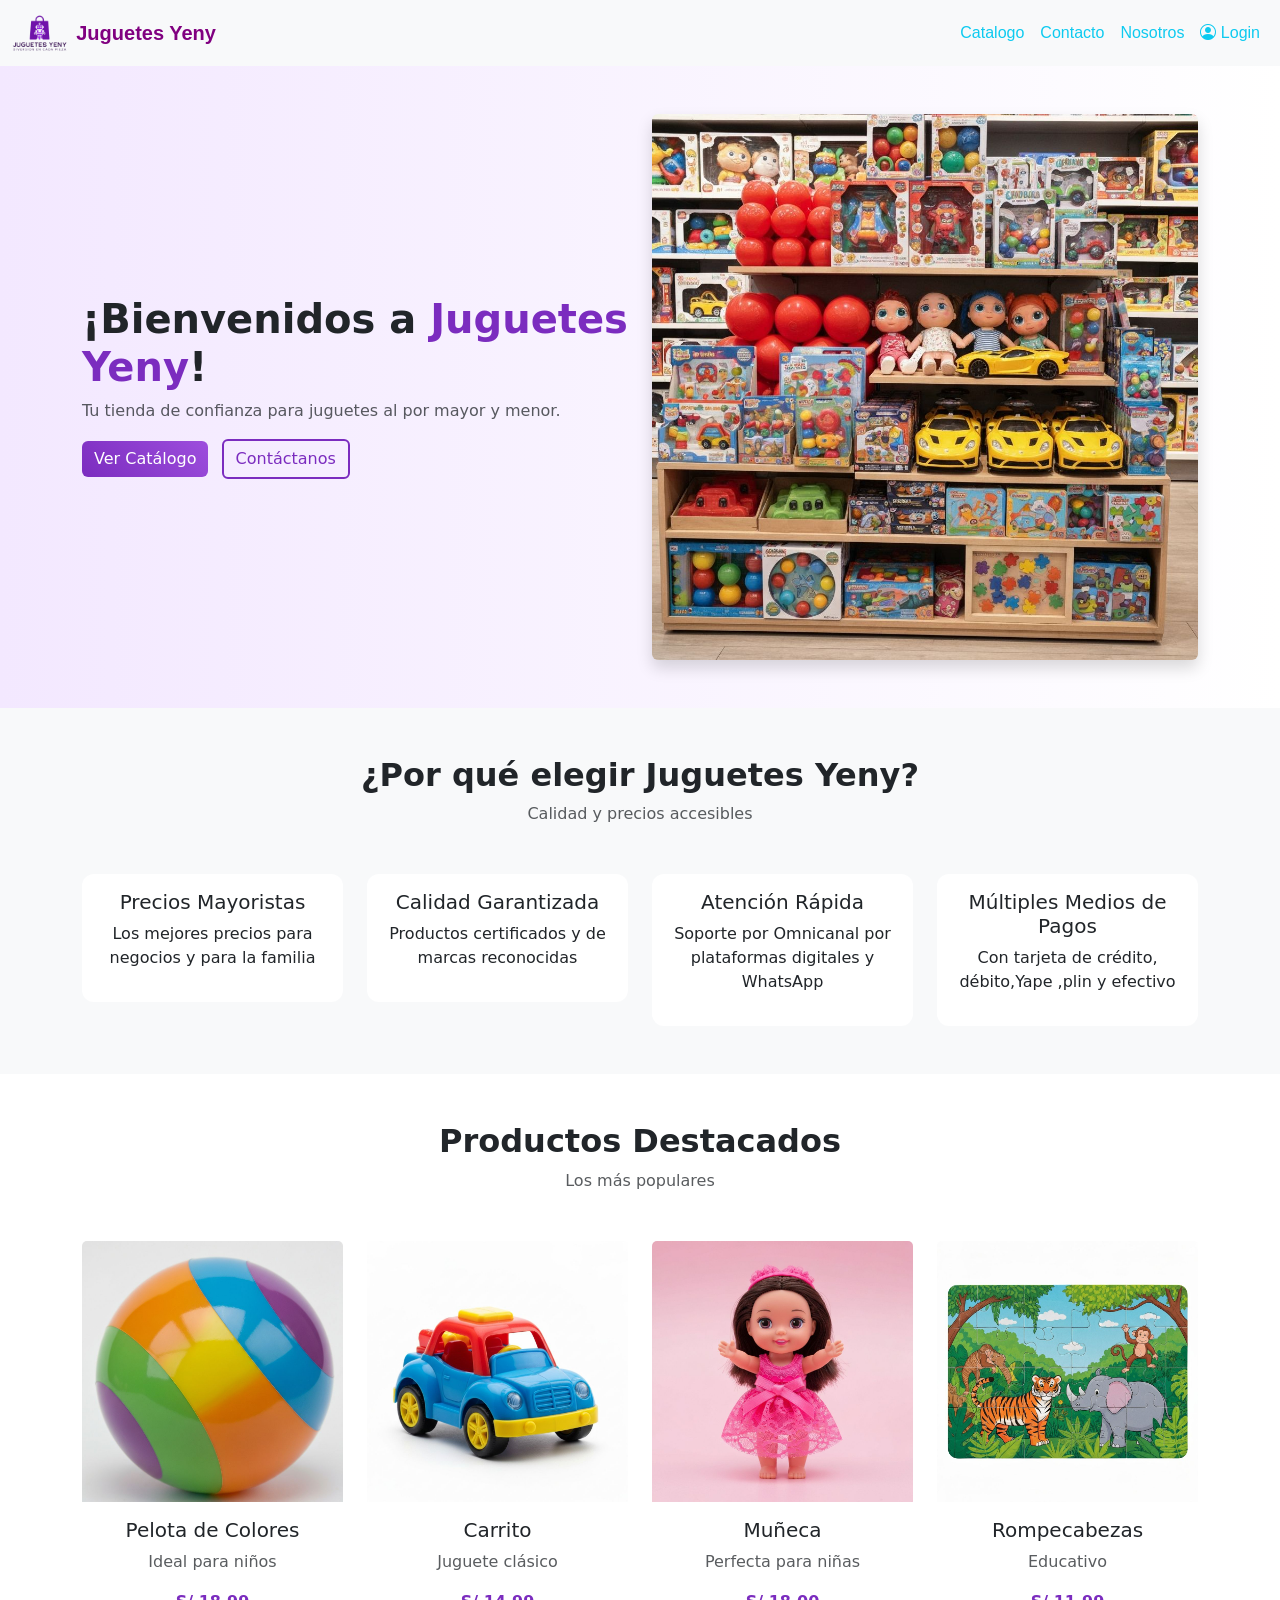
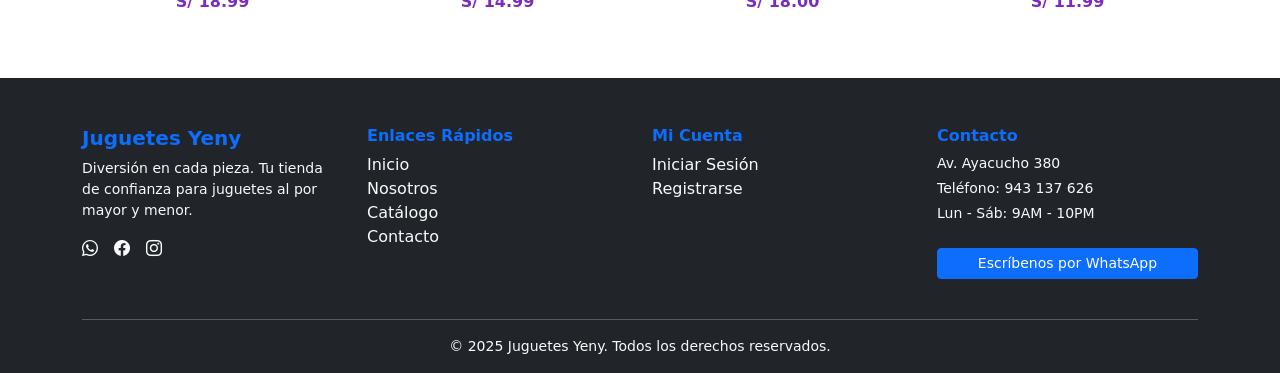
==== index.html @ 0827dd41 "actualizacion de pagina inicio contacto y nosotros" ====
<!DOCTYPE html>
<html lang="en">
    <head>
        <meta charset="UTF-8">
        <meta name="viewport" content="width=device-width, initial-scale=1.0">
        <title>Jugueteria Yeny</title>
        <link href="https://cdn.jsdelivr.net/npm/bootstrap@5.3.0/dist/css/bootstrap.min.css" rel="stylesheet">
        <link rel="stylesheet" href="css/styles.css">
        <link rel="icon" href="imagenes/logo-yeny.png" type="image/png">
        <link rel="stylesheet" href="https://cdn.jsdelivr.net/npm/bootstrap-icons@1.11.3/font/bootstrap-icons.min.css">
        <script src="https://cdn.jsdelivr.net/npm/bootstrap@5.3.3/dist/js/bootstrap.bundle.min.js"></script>
    </head>
    <body>
        <header>
            <nav class="navbar navbar-expand-lg navbar-dark bg-light">
                <div class="container-fluid">
                    <a class="navbar-brand logo" href="index.html">
                        <img src="imagenes/logo-yeny.png" alt="Logo Juguetes Yeny">
                        <span class="logo-text">Juguetes Yeny</span>
                    </a>
                        <button class="navbar-toggler" type="button" data-bs-toggle="collapse" data-bs-target="#navbarSupportedContent" aria-controls="navbarSupportedContent" aria-expanded="false" aria-label="Toggle navigation">
                        <span class="navbar-toggler-icon"></span>
                        </button>
                    <div class="collapse navbar-collapse" id="navbarSupportedContent">
                        <ul class="navbar-nav ms-auto mb-2 mb-lg-0">
                            <li class="nav-item">
                                <a class="nav-link active text-info" href="html/catalogo.html">Catalogo</a>
                            </li>
                            <li class="nav-item">
                                <a class="nav-link text-info" href="html/contacto.html">Contacto</a>
                            </li>
                            <li class="nav-item">
                                <a class="nav-link text-info" href="html/nosotros.html">Nosotros</a>
                            </li>
                            <li class="nav-item">
                                <a class="nav-link text-info" href="html/login.html">
                                    <i class="bi bi-person-circle"></i>
                                    Login
                                </a>
                            </li>
                        </ul>
                    </div>
                </div>
            </nav>
        </header>
        <main>
        <section class="py-5 hero-section">
          <div class="container">
            <div class="row align-items-center">
            
              <div class="col-md-6">
                <h1 class="fw-bold">
                  ¡Bienvenidos a <span class="text-purple">Juguetes Yeny</span>!
                </h1>
                <p class="text-muted">
                  Tu tienda de confianza para juguetes al por mayor y menor.
                </p>
              
                <a href="html/catalogo.html" class="btn btn-purple me-2">Ver Catálogo</a>
                <a href="html/contacto.html" class="btn btn-outline-purple">Contáctanos</a>
              </div>
              <div class="col-md-6 text-center">
                <img src="imagenes/hero-juguetes.jpg" class="img-fluid rounded shadow">
              </div>
            </div>
          </div>
        </section>
        <section class="py-5 bg-light text-center">
          <div class="container">
            <h2 class="fw-bold">¿Por qué elegir Juguetes Yeny?</h2>
            <p class="text-muted mb-5">Calidad y precios accesibles</p>
          
            <div class="row g-4">
            
             <div class="col-md-3">
               <div class="card card-hover p-3">
                 <h5>Precios Mayoristas</h5>
                 <p>Los mejores precios para negocios y para la familia</p>
               </div>
             </div>
           
             <div class="col-md-3">
               <div class="card card-hover p-3">
                 <h5>Calidad Garantizada</h5>
                 <p>Productos certificados y de marcas reconocidas</p>
               </div>
             </div>
           
             <div class="col-md-3">
               <div class="card card-hover p-3">
                 <h5>Atención Rápida</h5>
                 <p>Soporte por Omnicanal por plataformas digitales y WhatsApp</p>
               </div>
             </div>
           
              <div class="col-md-3">
               <div class="card card-hover p-3">
                  <h5>Múltiples Medios de Pagos</h5>
                  <p>Con tarjeta de crédito, débito,Yape ,plin y efectivo</p>
                </div>
             </div>
           
            </div>
          </div>
        </section>
        <section class="py-5">
          <div class="container text-center">
            <h2 class="fw-bold">Productos Destacados</h2>
            <p class="text-muted mb-5">Los más populares</p>
          
            <div class="row g-4">
            
             <div class="col-md-3">
               <div class="card card-hover h-100">
                 <img src="imagenes/productos/pelota-colorida.jpg" class="card-img-top">
                 <div class="card-body">
                   <h5>Pelota de Colores</h5>
                   <p class="text-muted">Ideal para niños</p>
                   <span class="text-purple fw-bold">S/ 18.99</span>
                 </div>
               </div>
             </div>
           
             <div class="col-md-3">
               <div class="card card-hover h-100">
                 <img src="imagenes/productos/carrito-friccion.jpg" class="card-img-top">
                 <div class="card-body">
                   <h5>Carrito</h5>
                   <p class="text-muted">Juguete clásico</p>
                   <span class="text-purple fw-bold">S/ 14.99</span>
                 </div>
               </div>
             </div>
           
             <div class="col-md-3">
               <div class="card card-hover h-100">
                 <img src="imagenes/productos/muneca-pequena.jpg" class="card-img-top">
                 <div class="card-body">
                   <h5>Muñeca</h5>
                   <p class="text-muted">Perfecta para niñas</p>
                   <span class="text-purple fw-bold">S/ 18.00</span>
                 </div>
               </div>
             </div>
           
             <div class="col-md-3">
               <div class="card card-hover h-100">
                 <img src="imagenes/productos/rompecabezas.jpg" class="card-img-top">
                  <div class="card-body">
                   <h5>Rompecabezas</h5>
                    <p class="text-muted">Educativo</p>
                    <span class="text-purple fw-bold">S/ 11.99</span>
                  </div>
                </div>
              </div>

            </div>
          </div>
        </section>        
        </main>
        <footer class="bg-dark text-light pt-5 pb-3">

  <div class="container">
    <div class="row">

      
      <div class="col-md-3 mb-4">
        <h5 class="fw-bold text-primary">Juguetes Yeny</h5>
        <p class="small">
          Diversión en cada pieza. Tu tienda de confianza para juguetes al por mayor y menor.
        </p>

        <div class="d-flex gap-3">
          <a href="https://wa.link/r8do8g" target="_blank" class="text-light">
            <i class="bi bi-whatsapp"></i>
          </a>
          <a href="#" class="text-light">
            <i class="bi bi-facebook"></i>
          </a>
          <a href="#" class="text-light">
            <i class="bi bi-instagram"></i>
          </a>
        </div>
      </div>

      <!-- Columna 2 -->
      <div class="col-md-3 mb-4">
        <h6 class="fw-bold text-primary">Enlaces Rápidos</h6>
        <ul class="list-unstyled">
          <li><a href="index.html" class="text-light text-decoration-none">Inicio</a></li>
          <li><a href="html/nosotros.html" class="text-light text-decoration-none">Nosotros</a></li>
          <li><a href="html/catalogo.html" class="text-light text-decoration-none">Catálogo</a></li>
          <li><a href="html/contacto.html" class="text-light text-decoration-none">Contacto</a></li>
        </ul>
      </div>

      <!-- Columna 3 -->
      <div class="col-md-3 mb-4">
        <h6 class="fw-bold text-primary">Mi Cuenta</h6>
        <ul class="list-unstyled">
          <li><a href="html/" class="text-light text-decoration-none">Iniciar Sesión</a></li>
          <li><a href="#" class="text-light text-decoration-none">Registrarse</a></li>
        </ul>
      </div>

      <!-- Columna 4 -->
      <div class="col-md-3 mb-4">
        <h6 class="fw-bold text-primary">Contacto</h6>
        <p class="small mb-1">Av. Ayacucho 380</p>
        <p class="small mb-1">Teléfono: 943 137 626</p>
        <p class="small">Lun - Sáb: 9AM - 10PM</p>

        <a href="https://wa.link/r8do8g" target="_blank" class="btn btn-primary btn-sm mt-2 w-100">
          Escríbenos por WhatsApp
        </a>
      </div>

    </div>

    
    <hr class="border-light">

    <div class="text-center small">
      © 2025 Juguetes Yeny. Todos los derechos reservados.
    </div>

  </div>
        </footer>
    </body>
</html>
---- css/styles.css ----
.logo {
  display: flex;
  align-items: center;
  gap: 0.5rem;
}
.logo-text {
  font-size: 1.25rem;
  font-weight: 700;
  font-family: Arial, sans-serif;
  color: purple;
}
.logo img {
  height: 2.5rem;
  width: auto;
}
.nav-item {
font-family: Arial, sans-serif;
  color: purple;
}
.navbar-toggler {
    border-color: #6A0DAD ;
    background-color: #6A0DAD;
}
.text-purple {
  color: #7b2cbf;
}

.btn-purple {
  background: linear-gradient(45deg, #7b2cbf, #9d4edd);
  color: white;
  border: none;
}

.btn-purple:hover {
  opacity: 0.9;
}

.btn-outline-purple {
  border: 2px solid #7b2cbf;
  color: #7b2cbf;
}

.btn-outline-purple:hover {
  background: #7b2cbf;
  color: white;
}


.hero-section {
  background: linear-gradient(to right, #f3e8ff, #ffffff);
}


.card-hover {
  transition: all 0.3s ease;
  border: none;
  border-radius: 12px;
}

.card-hover:hover {
  transform: translateY(-10px);
  box-shadow: 0 10px 25px rgba(123, 44, 191, 0.3);
}
.hero-nosotros {
  background: linear-gradient(to right, #b271eb, purple);
}
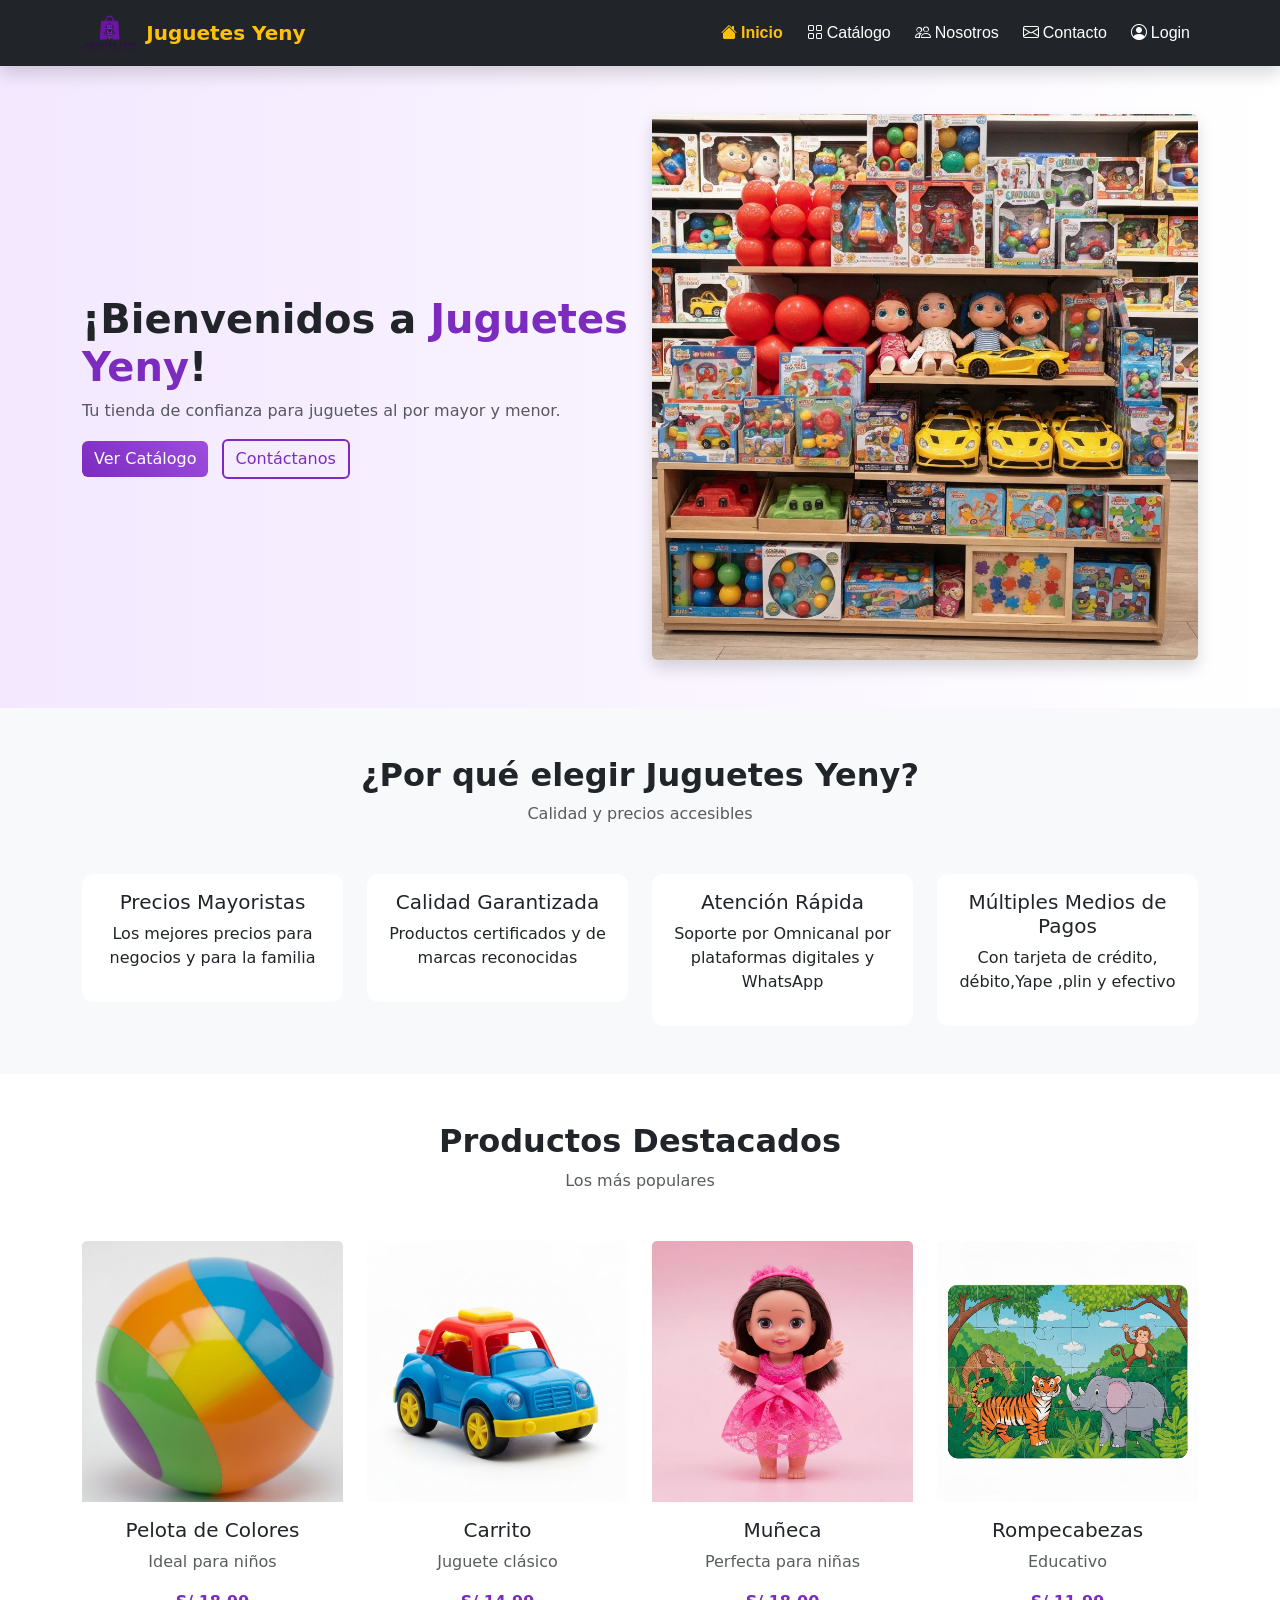
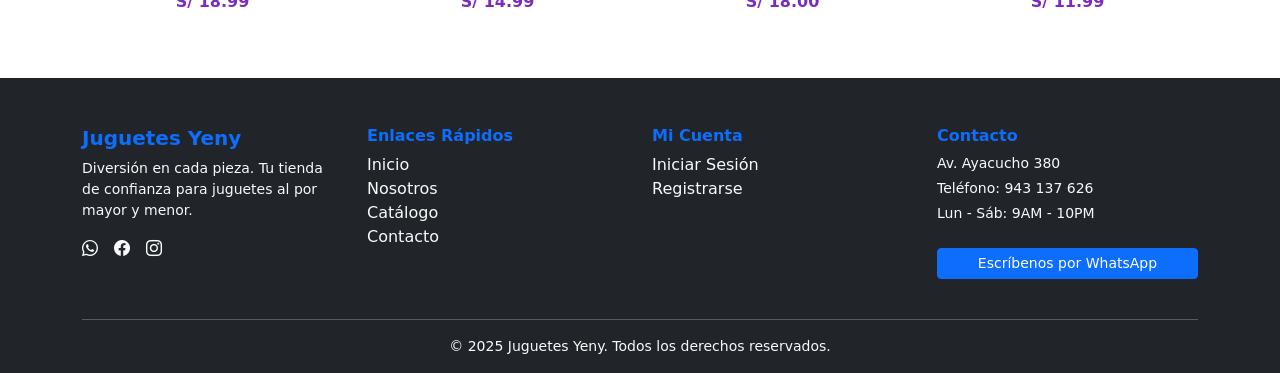
==== commit 3f119a7d: "Se modifica el header de la pagina por un diseño más profesional ademas de iniciar el desarrollo del" ====
--- a/index.html
+++ b/index.html
@@ -12,36 +12,55 @@
     </head>
     <body>
         <header>
-            <nav class="navbar navbar-expand-lg navbar-dark bg-light">
-                <div class="container-fluid">
-                    <a class="navbar-brand logo" href="index.html">
-                        <img src="imagenes/logo-yeny.png" alt="Logo Juguetes Yeny">
-                        <span class="logo-text">Juguetes Yeny</span>
-                    </a>
-                        <button class="navbar-toggler" type="button" data-bs-toggle="collapse" data-bs-target="#navbarSupportedContent" aria-controls="navbarSupportedContent" aria-expanded="false" aria-label="Toggle navigation">
-                        <span class="navbar-toggler-icon"></span>
-                        </button>
-                    <div class="collapse navbar-collapse" id="navbarSupportedContent">
-                        <ul class="navbar-nav ms-auto mb-2 mb-lg-0">
-                            <li class="nav-item">
-                                <a class="nav-link active text-info" href="html/catalogo.html">Catalogo</a>
-                            </li>
-                            <li class="nav-item">
-                                <a class="nav-link text-info" href="html/contacto.html">Contacto</a>
-                            </li>
-                            <li class="nav-item">
-                                <a class="nav-link text-info" href="html/nosotros.html">Nosotros</a>
-                            </li>
-                            <li class="nav-item">
-                                <a class="nav-link text-info" href="html/login.html">
-                                    <i class="bi bi-person-circle"></i>
-                                    Login
-                                </a>
-                            </li>
-                        </ul>
-                    </div>
-                </div>
-            </nav>
+            <nav class="navbar navbar-expand-lg navbar-dark bg-dark sticky-top shadow">
+      <div class="container">
+ 
+        <!-- Logo + Nombre -->
+        <a class="navbar-brand d-flex align-items-center gap-2" href="index.html">
+          <img src="imagenes/logo-yeny.png" alt="Logo Juguetes Yeny" height="40" />
+          <span class="fw-bold fs-5 text-warning">Juguetes Yeny</span>
+        </a>
+ 
+        <!-- Botón hamburguesa (móvil) -->
+        <button class="navbar-toggler" type="button"
+          data-bs-toggle="collapse" data-bs-target="#navbarMain"
+          aria-controls="navbarMain" aria-expanded="false" aria-label="Abrir menú">
+          <span class="navbar-toggler-icon"></span>
+        </button>
+ 
+        <!-- Links -->
+        <div class="collapse navbar-collapse" id="navbarMain">
+          <ul class="navbar-nav ms-auto mb-2 mb-lg-0 gap-lg-2">
+            <li class="nav-item">
+              <a class="nav-link active text-warning fw-semibold" href="index.html">
+                <i class="bi bi-house-fill me-1"></i>Inicio
+              </a>
+            </li>
+            <li class="nav-item">
+              <a class="nav-link text-white" href="html/catalogo.html">
+                <i class="bi bi-grid me-1"></i>Catálogo
+              </a>
+            </li>
+            <li class="nav-item">
+              <a class="nav-link text-white" href="html/nosotros.html">
+                <i class="bi bi-people me-1"></i>Nosotros
+              </a>
+            </li>
+            <li class="nav-item">
+              <a class="nav-link text-white" href="html/contacto.html">
+                <i class="bi bi-envelope me-1"></i>Contacto
+              </a>
+            </li>
+            <li class="nav-item">
+              <a class="nav-link text-white" href="html/login.html">
+                <i class="bi bi-person-circle me-1"></i>Login
+              </a>
+            </li>
+          </ul>
+        </div>
+
+      </div>
+    </nav>
         </header>
         <main>
         <section class="py-5 hero-section">
--- a/css/styles.css
+++ b/css/styles.css
@@ -61,6 +61,29 @@
   transform: translateY(-10px);
   box-shadow: 0 10px 25px rgba(123, 44, 191, 0.3);
 }
-.hero-nosotros {
+.hero-baner {
   background: linear-gradient(to right, #b271eb, purple);
-}+}
+.custom-card {
+  border: none;
+  border-radius: 15px;
+  transition: all 0.3s ease;
+}
+
+
+.custom-card:hover {
+  transform: translateY(-10px) scale(1.03);
+  box-shadow: 0 10px 25px rgba(111, 66, 193, 0.3);
+}
+
+
+.stats {
+  background: #f3f0ff;
+}
+
+.stats h2 {
+  color: #6f42c1;
+}
+
+
+/* BOTON */
